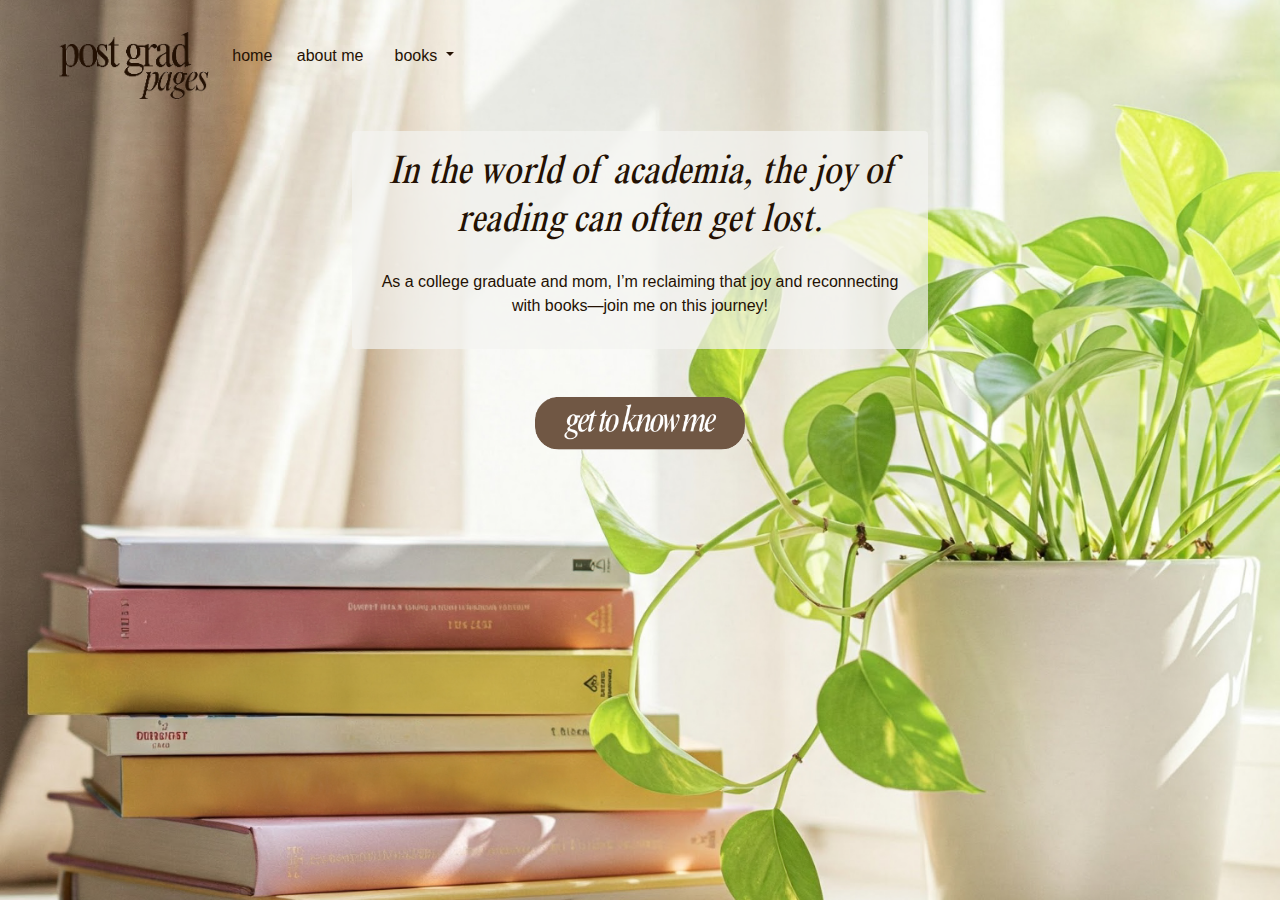
==== index.html @ eb41fc85 "First upload" ====
<!DOCTYPE html>
<html lang="en">

<head>
    <meta charset="UTF-8">
    <meta name="viewport" content="width=device-width, initial-scale=1.0">
    <title>post grad pages</title>
    <link rel="stylesheet" href="https://cdn.jsdelivr.net/npm/bootstrap@4.6.2/dist/css/bootstrap.min.css">
    <script src="https://code.jquery.com/jquery-3.7.1.min.js"
        integrity="sha256-/JqT3SQfawRcv/BIHPThkBvs0OEvtFFmqPF/lYI/Cxo=" crossorigin="anonymous"></script>
    <script src="https://cdn.jsdelivr.net/npm/bootstrap@4.6.2/dist/js/bootstrap.min.js"></script>
    <link rel="stylesheet" href="styles.css">
</head>

<body>
    <div class="navbar">
        <img class="logo" alt="Purple font logo for Post Grad Pages" src="/assets/pgp-transparent-solid-brown.png" />
        <nav>
            <a href="#home">home</a>
            <a href="#about me">about me</a>
        </nav>

        <div class="dropdown show">
            <a class="btn btn-link dropdown-toggle" href="#" role="button" id="dropdownMenuLink" data-toggle="dropdown"
                aria-haspopup="true" aria-expanded="false">
                books
            </a>
            <div class="dropdown-menu" aria-labelledby="dropdownMenuLink">
                <a class="dropdown-item" href="#">fiction</a>
                <a class="dropdown-item" href="#">nonfiction</a>
            </div>
        </div>


    </div>

    <main>
        <div class="text-container">
            <div class="main-header">
                <h1>In the world of academia, the joy of reading can often get lost. </h1>
            </div>
            <div class="home-main-text">
                <p>As a college graduate and mom, I’m reclaiming that joy and reconnecting with books—join me on this
                    journey!</p>
            </div>

        </div>
        <a href="#aboutme">
            <img class="cta-btn" alt="Get to know me button" src="/assets/gettoknowme-solid.png">
        </a>
    </main>

</body>

</html>
---- styles.css ----
* {
    margin: 0;
    padding: 0;
    box-sizing: border-box;
}

@font-face {
    font-family: "TNR-condensed";
    src: url("/assets/TNR-MT-Condensed-Regular-font/TNR-MT-Condensed-Regular.otf");
}

body {
    background-image: url("/assets/ai-fixed-2.jpg");
    background-color: #cccccc;
    background-size: cover;
    background-position: center;
    /* Center the background image */
    background-attachment: fixed;
    /* Keep the background fixed when scrolling */
    height: 100%;
    /* Ensure the body takes the full height of the page */
    margin: 0;
    padding: 0;
}

/* header {
    background-color: white;
    display: flex;
    justify-content: space-between;
    height: 200px;
    align-items: flex-end; */
/* } */

h1 {
    margin-top: 0px;
}

.logo {
    object-fit: fill;
    height: 75px;
    margin-left: 40px;
    margin-top: 20px;
}

/* Navbar container */
.navbar {
    background-color: none;
    display: flex;
    justify-content: flex-start;
}

.navbar a:focus,
.navbar a:hover,
.navbar .btn:focus {
    box-shadow: none;
    background: rgba(255, 255, 255, 0.712);
    text-decoration: none;

}

/* Links inside the navbar */
.navbar a {
    font-size: 16px;
    color: #241103;
    text-align: right;
    padding: 2px 10px;
    text-decoration: none;
    border-radius: .25rem;
}

.navbar nav {
    margin: 10px;
}

.dropdown-menu {
    background: rgba(255, 255, 255, 0.712);
    border: none;
    min-width: 100px;

}

.dropdown-item {
    max-width: 100px;
}

main {
    display: flex;
    flex-direction: column;
    align-items: center;
    padding-top: 20px;
}

.text-container {
    width: 45%;
    background-color: hsla(60, 7%, 95%, .7);
    padding: 15px;
    border-radius: .25rem;
}

.main-header {
    display: flex;
    text-align: center;
    background-color: none;
    font-family: "TNR-condensed";
    font-style: italic;
    color: #241103;
}

.home-main-text {
    display: flex;
    text-align: center;
    background-color: none;
    padding-top: 20px;
    color: #241103;
    border-radius: 70%;
}

.cta-btn {
    height: 70px;
    margin-top: 40px;
}
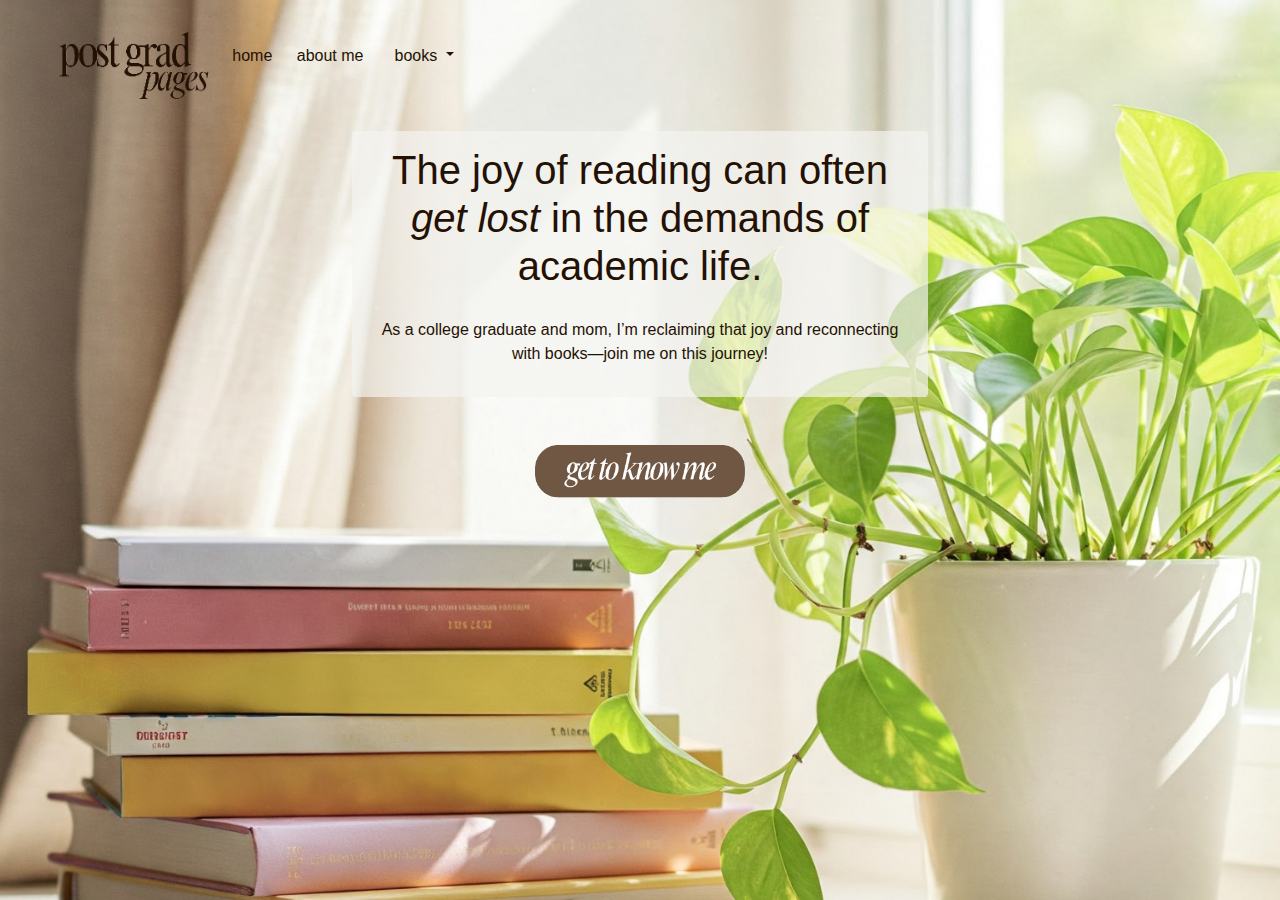
==== commit 22cc468e: "Presentation upload" ====
--- a/index.html
+++ b/index.html
@@ -5,6 +5,7 @@
     <meta charset="UTF-8">
     <meta name="viewport" content="width=device-width, initial-scale=1.0">
     <title>post grad pages</title>
+    <link rel="icon" type="image/x-icon" href="/assets/favicon.png">
     <link rel="stylesheet" href="https://cdn.jsdelivr.net/npm/bootstrap@4.6.2/dist/css/bootstrap.min.css">
     <script src="https://code.jquery.com/jquery-3.7.1.min.js"
         integrity="sha256-/JqT3SQfawRcv/BIHPThkBvs0OEvtFFmqPF/lYI/Cxo=" crossorigin="anonymous"></script>
@@ -16,8 +17,8 @@
     <div class="navbar">
         <img class="logo" alt="Purple font logo for Post Grad Pages" src="/assets/pgp-transparent-solid-brown.png" />
         <nav>
-            <a href="#home">home</a>
-            <a href="#about me">about me</a>
+            <a href="/index.html">home</a>
+            <a href="/aboutme.html">about me</a>
         </nav>
 
         <div class="dropdown show">
@@ -26,8 +27,8 @@
                 books
             </a>
             <div class="dropdown-menu" aria-labelledby="dropdownMenuLink">
-                <a class="dropdown-item" href="#">fiction</a>
-                <a class="dropdown-item" href="#">nonfiction</a>
+                <a class="dropdown-item" href="/fiction.html">fiction</a>
+                <a class="dropdown-item" href="/nonfiction.html">nonfiction</a>
             </div>
         </div>
 
@@ -37,7 +38,7 @@
     <main>
         <div class="text-container">
             <div class="main-header">
-                <h1>In the world of academia, the joy of reading can often get lost. </h1>
+                <h1>The joy of reading can often <span>get lost</span> in the demands of academic life.
             </div>
             <div class="home-main-text">
                 <p>As a college graduate and mom, I’m reclaiming that joy and reconnecting with books—join me on this
@@ -45,7 +46,7 @@
             </div>
 
         </div>
-        <a href="#aboutme">
+        <a href="/aboutme.html">
             <img class="cta-btn" alt="Get to know me button" src="/assets/gettoknowme-solid.png">
         </a>
     </main>
--- a/styles.css
+++ b/styles.css
@@ -33,6 +33,10 @@
 
 h1 {
     margin-top: 0px;
+}
+
+h1 span {
+    font-style: italic;
 }
 
 .logo {
@@ -101,8 +105,6 @@
     display: flex;
     text-align: center;
     background-color: none;
-    font-family: "TNR-condensed";
-    font-style: italic;
     color: #241103;
 }
 
